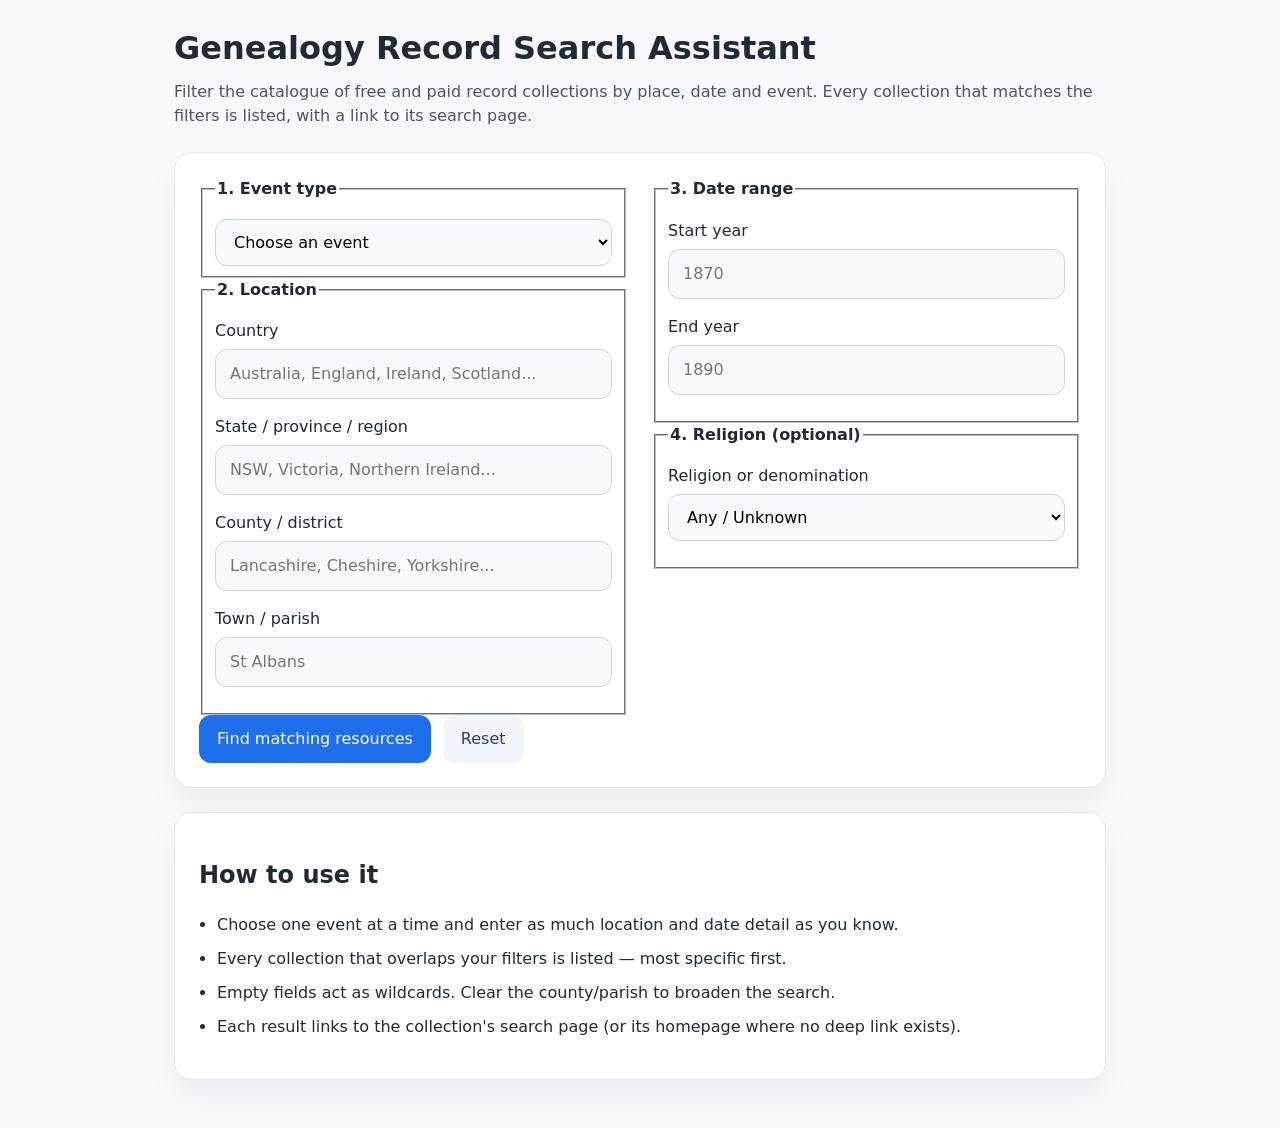
==== ui/index.html @ 6c9c89c4 "first commit" ====
<!DOCTYPE html>
<html lang="en">
<head>
  <meta charset="UTF-8" />
  <meta name="viewport" content="width=device-width, initial-scale=1.0" />
  <title>Genealogy Search Guide</title>
  <link rel="stylesheet" href="styles.css" />
</head>
<body>
  <main class="app-shell">
    <header>
      <h1>Genealogy Record Search Assistant</h1>
      <p>Filter the catalogue of free and paid record collections by place, date and event. Every collection that matches the filters is listed, with a link to its search page.</p>
    </header>

    <section class="panel">
      <form id="search-form">
        <div class="form-columns">
          <div class="form-column">
            <fieldset>
              <legend>1. Event type</legend>
              <select id="eventType">
                <option value="">Choose an event</option>
                <option value="birth">Birth</option>
                <option value="baptism">Baptism</option>
                <option value="marriage">Marriage</option>
                <option value="death">Death</option>
                <option value="burial">Burial</option>
                <option value="residence">Residence (census, directories, electoral rolls)</option>
                <option value="employment">Employment / occupational</option>
                <option value="education">Education / schools</option>
                <option value="travel">Travel / immigration / emigration</option>
                <option value="military">Military</option>
                <option value="legal">Legal (wills, probate, court, land)</option>
                <option value="other">Other</option>
              </select>
            </fieldset>

            <fieldset>
              <legend>2. Location</legend>
              <label>
                Country
                <input id="country" type="text" placeholder="Australia, England, Ireland, Scotland..." list="countries" />
              </label>
              <label>
                State / province / region
                <input id="stateProvince" type="text" placeholder="NSW, Victoria, Northern Ireland..." list="states" />
              </label>
              <label>
                County / district
                <input id="county" type="text" placeholder="Lancashire, Cheshire, Yorkshire..." list="counties" />
              </label>
              <label>
                Town / parish
                <input id="townParish" type="text" placeholder="St Albans" />
              </label>
            </fieldset>
          </div>

          <div class="form-column">
            <fieldset>
              <legend>3. Date range</legend>
              <label>
                Start year
                <input id="rangeStartYear" type="number" min="1500" max="2100" placeholder="1870" />
              </label>
              <label>
                End year
                <input id="rangeEndYear" type="number" min="1500" max="2100" placeholder="1890" />
              </label>
            </fieldset>

            <fieldset>
              <legend>4. Religion (optional)</legend>
              <label>
                Religion or denomination
                <select id="religion">
                  <option value="any">Any / Unknown</option>
                  <option value="Catholic">Catholic</option>
                  <option value="Protestant">Protestant</option>
                  <option value="Jewish">Jewish</option>
                  <option value="LDS">LDS</option>
                  <option value="Orthodox">Orthodox</option>
                  <option value="Other">Other</option>
                </select>
              </label>
            </fieldset>
          </div>
        </div>

        <div class="actions">
          <button type="submit" id="submitButton" disabled>Loading resources...</button>
          <button type="button" id="resetButton" class="secondary">Reset</button>
        </div>

        <datalist id="countries">
          <option value="Australia">
          <option value="England">
          <option value="Wales">
          <option value="Scotland">
          <option value="Ireland">
          <option value="Northern Ireland">
          <option value="United Kingdom">
          <option value="United States">
          <option value="Canada">
          <option value="New Zealand">
          <option value="Germany">
        </datalist>

        <datalist id="states">
          <option value="New South Wales">
          <option value="Victoria">
          <option value="Queensland">
          <option value="Western Australia">
          <option value="South Australia">
          <option value="Tasmania">
          <option value="Northern Territory">
        </datalist>

        <datalist id="counties">
          <option value="Lancashire">
          <option value="Cheshire">
          <option value="Yorkshire">
        </datalist>
      </form>
    </section>

    <section id="results" class="panel hidden">
      <h2>Matching resources</h2>
      <div id="results-summary" class="results-summary"></div>
      <div id="results-explanation" class="results-explanation"></div>
      <ul id="results-list" class="results-list"></ul>
    </section>

    <section class="panel note-panel">
      <h2>How to use it</h2>
      <ul>
        <li>Choose one event at a time and enter as much location and date detail as you know.</li>
        <li>Every collection that overlaps your filters is listed — most specific first.</li>
        <li>Empty fields act as wildcards. Clear the county/parish to broaden the search.</li>
        <li>Each result links to the collection's search page (or its homepage where no deep link exists).</li>
      </ul>
    </section>
  </main>

  <script src="../resources/genealogy-free-resources.js"></script>
  <script src="app.js"></script>
</body>
</html>
---- ui/styles.css ----
:root {
  color-scheme: light;
  font-family: Inter, system-ui, -apple-system, BlinkMacSystemFont, "Segoe UI", sans-serif;
  background: #f7f9fb;
  color: #202936;
  line-height: 1.5;
}

* {
  box-sizing: border-box;
}

body {
  margin: 0;
  min-height: 100vh;
}

.app-shell {
  max-width: 980px;
  margin: 0 auto;
  padding: 24px;
}

header {
  margin-bottom: 24px;
}

h1 {
  margin: 0 0 8px;
  font-size: clamp(2rem, 2.5vw, 2.75rem);
}

p {
  margin: 0;
  color: #4a5568;
}

.panel {
  background: #ffffff;
  border: 1px solid #e2e8f0;
  border-radius: 18px;
  padding: 24px;
  box-shadow: 0 16px 32px rgba(15, 23, 42, 0.05);
  margin-bottom: 24px;
}

.form-columns {
  display: flex;
  gap: 24px;
}

.form-column {
  flex: 1;
}

@media (max-width: 768px) {
  .form-columns {
    flex-direction: column;
  }
}

legend {
  font-weight: 700;
  margin-bottom: 12px;
}

label {
  display: grid;
  gap: 6px;
  margin-bottom: 16px;
}

input,
select,
textarea {
  width: 100%;
  border: 1px solid #cbd5e1;
  border-radius: 12px;
  padding: 12px 14px;
  background: #f8fafc;
  font: inherit;
}

textarea {
  resize: vertical;
}

button {
  border: none;
  border-radius: 12px;
  padding: 12px 18px;
  font: inherit;
  cursor: pointer;
}

button[type="submit"] {
  background: #1f6feb;
  color: white;
}

button[type="submit"]:disabled {
  background: #94a3b8;
  cursor: not-allowed;
}

button.secondary {
  background: #f1f5f9;
  color: #334155;
}

.actions {
  display: flex;
  gap: 12px;
  flex-wrap: wrap;
}

.hidden {
  display: none;
}

.results-summary {
  font-weight: 700;
  margin-bottom: 8px;
}

.results-explanation {
  background: #fff7ed;
  border: 1px solid #fcd34d;
  padding: 12px 14px;
  border-radius: 12px;
  margin-bottom: 16px;
  font-size: 0.95rem;
}

.results-explanation:empty {
  display: none;
}

.results-list {
  list-style: none;
  padding: 0;
  margin: 0;
  display: grid;
  gap: 12px;
}

.result-card {
  border: 1px solid #d1d5db;
  border-radius: 14px;
  padding: 14px 16px;
  background: #f8fafc;
}

.result-card.result-free {
  border-left: 4px solid #10b981;
}

.result-card.result-free-with-login {
  border-left: 4px solid #3b82f6;
}

.result-card.result-freemium {
  border-left: 4px solid #f59e0b;
}

.result-card.result-paid {
  border-left: 4px solid #ef4444;
}

.result-head {
  display: flex;
  justify-content: space-between;
  align-items: center;
  gap: 12px;
  margin-bottom: 4px;
}

.result-name {
  font-weight: 700;
  font-size: 1.05rem;
  color: #1f6feb;
  text-decoration: none;
}

.result-name:hover {
  text-decoration: underline;
}

.result-meta {
  display: inline-flex;
  gap: 6px;
  align-items: center;
}

.result-access {
  font-size: 0.8rem;
  text-transform: uppercase;
  letter-spacing: 0.04em;
  color: #4a5568;
  background: #e2e8f0;
  padding: 2px 8px;
  border-radius: 999px;
}

.result-badge {
  font-size: 0.7rem;
  text-transform: uppercase;
  letter-spacing: 0.04em;
  color: #1f6feb;
  background: #dbeafe;
  padding: 2px 8px;
  border-radius: 999px;
}

.result-scope {
  font-size: 0.9rem;
  color: #334155;
  margin-bottom: 2px;
}

.result-coverage {
  font-size: 0.85rem;
  color: #4a5568;
  margin-bottom: 6px;
  font-variant-numeric: tabular-nums;
}

.result-best-for {
  font-size: 0.95rem;
  margin-bottom: 4px;
}

.result-notes {
  font-size: 0.85rem;
  color: #4a5568;
}

.note-panel ul {
  padding-left: 18px;
}

.note-panel li {
  margin-bottom: 10px;
}

@media (max-width: 640px) {
  .actions {
    flex-direction: column;
  }
  .result-head {
    flex-direction: column;
    align-items: flex-start;
  }
}
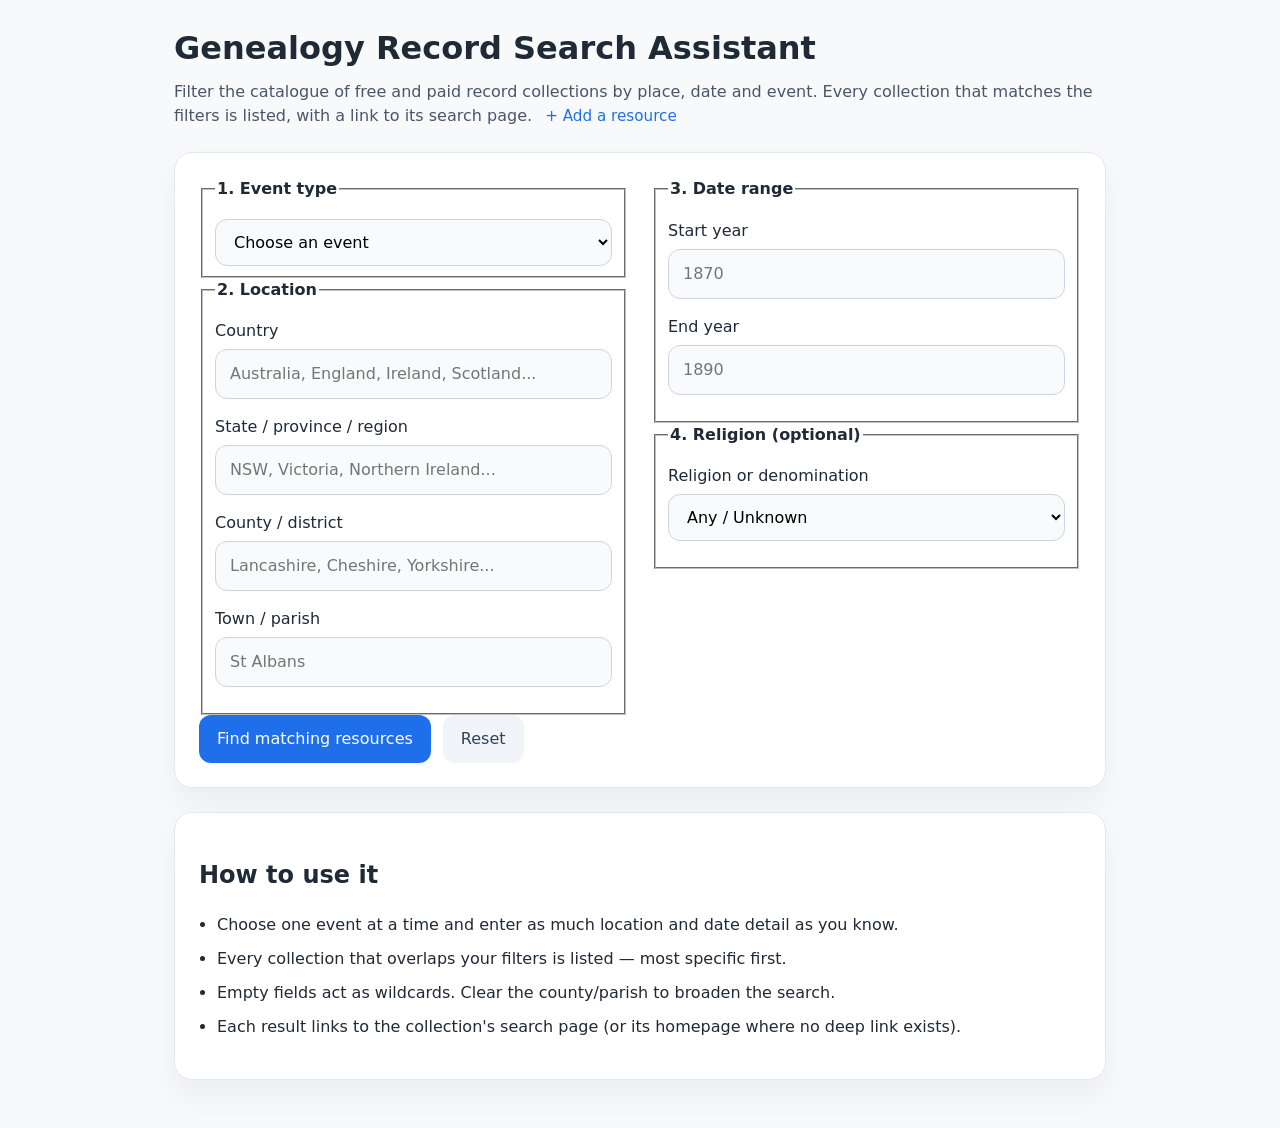
==== commit 8b862670: "new admin UI" ====
--- a/ui/index.html
+++ b/ui/index.html
@@ -10,7 +10,10 @@
   <main class="app-shell">
     <header>
       <h1>Genealogy Record Search Assistant</h1>
-      <p>Filter the catalogue of free and paid record collections by place, date and event. Every collection that matches the filters is listed, with a link to its search page.</p>
+      <p>
+        Filter the catalogue of free and paid record collections by place, date and event. Every collection that matches the filters is listed, with a link to its search page.
+        <a href="add-resource.html" class="header-link">+ Add a resource</a>
+      </p>
     </header>
 
     <section class="panel">
--- a/ui/styles.css
+++ b/ui/styles.css
@@ -115,7 +115,7 @@
 }
 
 .hidden {
-  display: none;
+  display: none !important;
 }
 
 .results-summary {
@@ -235,6 +235,184 @@
   color: #4a5568;
 }
 
+.results-general {
+  margin-top: 16px;
+  padding-top: 12px;
+  border-top: 1px dashed #cbd5e1;
+}
+
+.results-general[open] {
+  padding-top: 8px;
+}
+
+.results-general summary {
+  cursor: pointer;
+  font-weight: 600;
+  color: #4a5568;
+  padding: 8px 0;
+  list-style: revert;
+  user-select: none;
+}
+
+.results-general summary:hover {
+  color: #1f6feb;
+}
+
+.results-general[open] summary::after {
+  content: ' (click to collapse)';
+  font-weight: 400;
+  font-size: 0.85rem;
+  color: #94a3b8;
+}
+
+.results-general .results-list {
+  margin-top: 12px;
+  opacity: 0.92;
+}
+
+.results-general .result-card {
+  background: #f1f5f9;
+}
+
+/* --- add-resource.html ---------------------------------------------------- */
+
+.optional {
+  color: #94a3b8;
+  font-weight: 400;
+  font-size: 0.85rem;
+}
+
+label small {
+  display: block;
+  font-size: 0.8rem;
+  color: #64748b;
+  margin-top: 4px;
+  font-weight: 400;
+}
+
+label small.form-warning {
+  color: #b91c1c;
+  font-weight: 600;
+}
+
+.form-columns-tight {
+  display: flex;
+  gap: 16px;
+}
+
+.form-columns-tight label {
+  flex: 1;
+}
+
+@media (max-width: 640px) {
+  .form-columns-tight {
+    flex-direction: column;
+    gap: 0;
+  }
+}
+
+.hint {
+  color: #4a5568;
+  font-size: 0.9rem;
+  margin: 0 0 12px;
+}
+
+.coverage-row {
+  border: 1px dashed #cbd5e1;
+  border-radius: 12px;
+  padding: 12px;
+  margin-bottom: 12px;
+  background: #f8fafc;
+}
+
+.coverage-events {
+  display: flex;
+  flex-wrap: wrap;
+  gap: 8px 12px;
+  margin-bottom: 10px;
+}
+
+.event-checkbox {
+  display: inline-flex;
+  align-items: center;
+  gap: 4px;
+  margin: 0;
+  font-weight: 500;
+  font-size: 0.9rem;
+}
+
+.event-checkbox input {
+  width: auto;
+  margin: 0;
+}
+
+.coverage-years {
+  display: flex;
+  gap: 12px;
+  align-items: flex-end;
+  flex-wrap: wrap;
+}
+
+.inline-label {
+  display: inline-flex;
+  flex-direction: column;
+  margin: 0;
+  font-size: 0.85rem;
+  font-weight: 600;
+  color: #4a5568;
+}
+
+.inline-label input {
+  width: 130px;
+  margin-top: 4px;
+}
+
+.remove-coverage {
+  background: #fee2e2;
+  color: #991b1b;
+  font-size: 0.85rem;
+  padding: 8px 12px;
+}
+
+#output {
+  background: #0f172a;
+  color: #e2e8f0;
+  padding: 14px 16px;
+  border-radius: 12px;
+  font-family: ui-monospace, "SF Mono", Menlo, Consolas, monospace;
+  font-size: 0.85rem;
+  overflow-x: auto;
+  white-space: pre;
+}
+
+.output-actions {
+  margin-bottom: 12px;
+}
+
+#copy-output {
+  background: #10b981;
+  color: white;
+}
+
+#copy-output:disabled {
+  background: #6ee7b7;
+  cursor: default;
+}
+
+/* --- main page header link to add-resource ------------------------------- */
+
+.header-link {
+  display: inline-block;
+  margin-left: 8px;
+  font-size: 0.95rem;
+  color: #1f6feb;
+  text-decoration: none;
+}
+
+.header-link:hover {
+  text-decoration: underline;
+}
+
 .note-panel ul {
   padding-left: 18px;
 }
